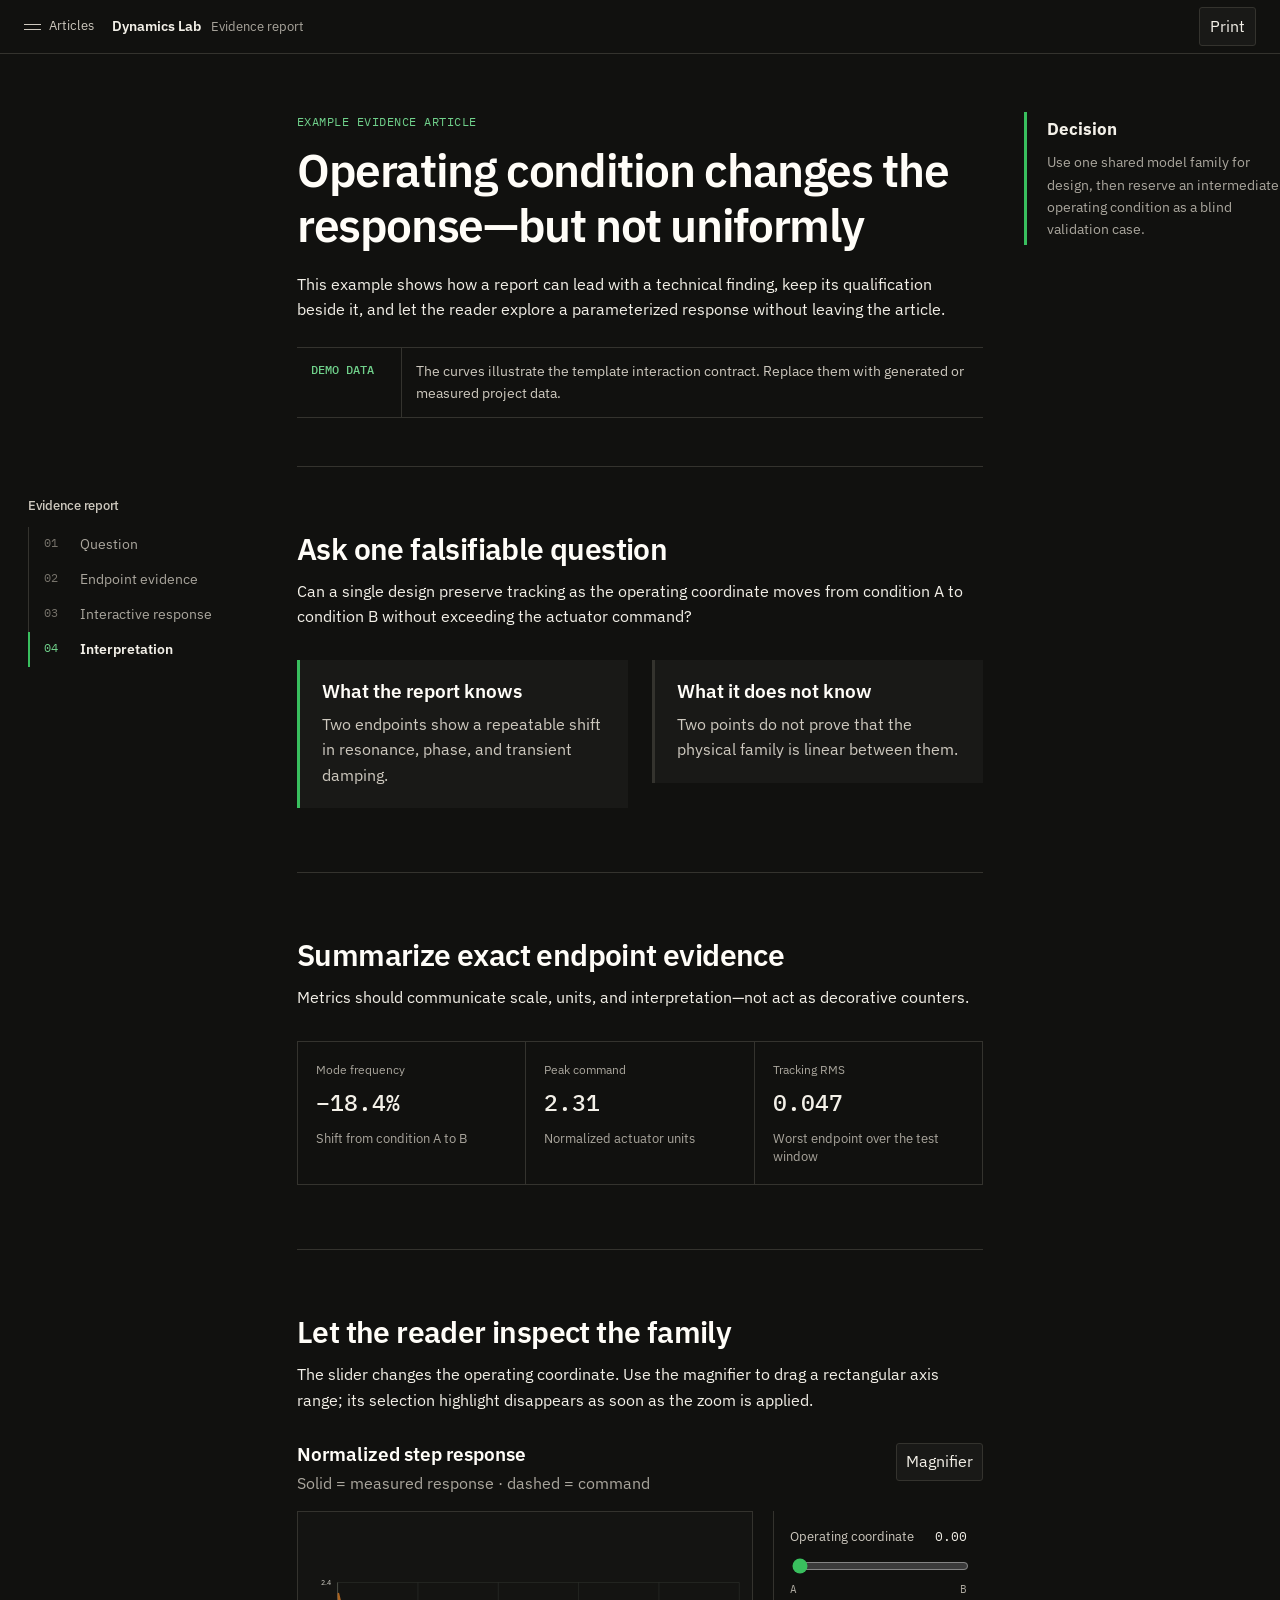
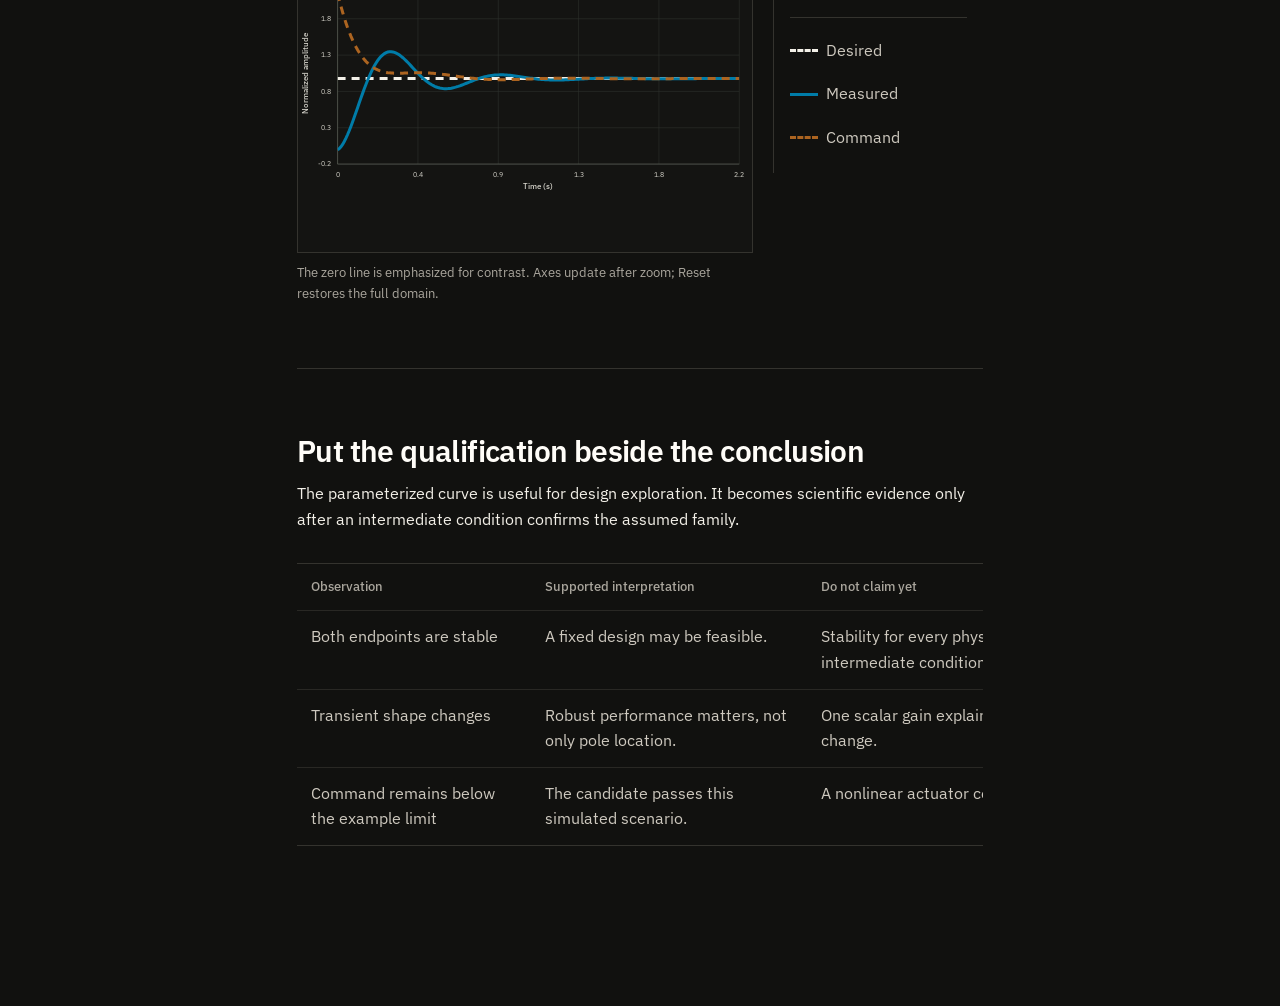
==== skills/build-technical-report/assets/report-template/index.html @ 969e11cc "Create agent-first technical report skill" ====
<!doctype html>
<html lang="en">
<head>
  <meta charset="utf-8">
  <meta name="viewport" content="width=device-width, initial-scale=1">
  <meta name="description" content="Component-based interactive technical report template.">
  <title>Technical report</title>
  <link rel="preconnect" href="https://fonts.googleapis.com">
  <link rel="preconnect" href="https://fonts.gstatic.com" crossorigin>
  <link href="https://fonts.googleapis.com/css2?family=IBM+Plex+Mono:wght@400;500&amp;family=IBM+Plex+Sans:wght@400;500;600&amp;display=swap" rel="stylesheet">
  <link rel="stylesheet" href="styles/base.css">
  <link rel="stylesheet" href="styles/content.css">
  <link rel="stylesheet" href="styles/plots.css">
  <link rel="stylesheet" href="styles/responsive.css">
</head>
<body data-report-config="data/report-config.json">
  <header class="topbar">
    <button class="article-panel-toggle" type="button" id="articlePanelToggle" aria-controls="articlePanel" aria-expanded="false">
      <span class="menu-mark" aria-hidden="true"></span><span>Articles</span>
    </button>
    <div class="brand"><strong id="reportBrand">Technical Report</strong><span id="articleLabel">Loading</span></div>
    <button class="topbar-action" type="button" id="printReport">Print</button>
    <div class="reading-progress" id="readingProgress" role="progressbar" aria-label="Reading progress" aria-valuemin="0" aria-valuemax="100" aria-valuenow="0"></div>
  </header>

  <aside class="article-panel" id="articlePanel" aria-label="Report articles" aria-hidden="true">
    <div class="article-panel-head">
      <strong id="drawerTitle">Report articles</strong>
      <button class="article-panel-close" type="button" id="articlePanelClose" aria-label="Close article panel">×</button>
    </div>
    <div class="article-list" id="articleList"></div>
  </aside>

  <button class="article-panel-backdrop" type="button" id="articlePanelBackdrop" aria-label="Close article panel"></button>
  <div id="articleMount"><p class="sr-only" role="status">Loading report articles.</p></div>
  <noscript><main class="load-error"><h1>JavaScript is required</h1><p>This report loads article components in the browser.</p></main></noscript>

  <script type="module" src="scripts/main.js"></script>
</body>
</html>
---- skills/build-technical-report/assets/report-template/styles/base.css ----
:root {
  color-scheme: dark;
  --background: #11110f;
  --foreground: #f3f0e8;
  --surface: #191917;
  --surface-strong: #20201d;
  --muted: #aaa69d;
  --muted-strong: #cec9bf;
  --border: #34332e;
  --border-soft: #292824;
  --accent: #39bf5e;
  --accent-strong: color-mix(in srgb, var(--accent) 72%, white);
  --danger: #e07969;
  --warning: #d8b24c;
  --radius: 3px;
  --font-sans: "IBM Plex Sans", ui-sans-serif, sans-serif;
  --font-mono: "IBM Plex Mono", ui-monospace, monospace;
  --font-size-body: 16px;
  --font-size-h1: clamp(36px, 4vw, 46px);
  --font-size-h2: clamp(25px, 2.4vw, 30px);
  --font-size-h3: 19px;
  --line-height-body: 1.6;
}

* { box-sizing: border-box; }
html { scroll-behavior: smooth; }
body {
  margin: 0;
  background: var(--background);
  color: var(--foreground);
  font-family: var(--font-sans);
  font-size: var(--font-size-body);
  line-height: var(--line-height-body);
  text-rendering: optimizeLegibility;
}

a { color: inherit; text-decoration-color: #706e66; text-underline-offset: 3px; }
a:hover { color: #fff; text-decoration-color: var(--accent); }
button, input { font: inherit; }
code, pre, .mono { font-family: var(--font-mono); }

.topbar {
  position: sticky;
  top: 0;
  z-index: 20;
  display: flex;
  align-items: center;
  min-height: 54px;
  padding: 0 24px;
  border-bottom: 1px solid var(--border);
  background: var(--background);
}

.article-panel-toggle,
.article-panel-close {
  display: inline-flex;
  align-items: center;
  gap: 8px;
  border: 0;
  background: transparent;
  color: var(--muted-strong);
  cursor: pointer;
}

.article-panel-toggle { min-height: 36px; margin-right: 18px; padding: 6px 0; font-size: 13px; }
.article-panel-toggle:hover,
.article-panel-close:hover { color: var(--foreground); }
.menu-mark { display: grid; gap: 4px; width: 17px; }
.menu-mark::before,
.menu-mark::after { content: ""; display: block; height: 1px; background: currentColor; }

.brand { display: flex; align-items: baseline; gap: 10px; }
.brand strong { font-size: 14px; font-weight: 600; }
.brand span { color: var(--muted); font-size: 13px; }
.topbar-action {
  margin-left: auto;
  padding: 6px 10px;
  border: 1px solid var(--border);
  border-radius: var(--radius);
  background: var(--surface);
  color: var(--foreground);
  cursor: pointer;
}
.topbar-action:hover { border-color: var(--accent); }

.reading-progress { position: absolute; left: 0; bottom: -1px; width: 0; height: 2px; background: var(--accent); }
.article-panel {
  position: fixed;
  z-index: 40;
  top: 54px;
  bottom: 0;
  left: 0;
  width: min(390px, calc(100vw - 34px));
  padding: 26px 24px;
  border-right: 1px solid var(--border);
  background: #151513;
  transform: translateX(-101%);
  visibility: hidden;
  transition: transform 180ms ease, visibility 180ms step-end;
}
.article-panel.is-open { transform: translateX(0); visibility: visible; transition: transform 180ms ease, visibility 0s step-start; }
.article-panel-head { display: flex; align-items: center; justify-content: space-between; padding-bottom: 18px; border-bottom: 1px solid var(--border); }
.article-panel-head strong { font-size: 14px; }
.article-panel-close { padding: 4px; font-size: 20px; line-height: 1; }
.article-list { margin-top: 10px; }
.article-option {
  display: grid;
  grid-template-columns: 34px 1fr;
  gap: 10px;
  width: 100%;
  padding: 15px 8px;
  border: 0;
  border-bottom: 1px solid var(--border-soft);
  background: transparent;
  color: var(--muted);
  text-align: left;
  cursor: pointer;
}
.article-option:hover { color: var(--foreground); background: var(--surface); }
.article-option.is-active { color: var(--foreground); }
.article-option.is-active .article-number { color: var(--accent-strong); }
.article-number { padding-top: 2px; color: #77736b; font-family: var(--font-mono); font-size: 12px; }
.article-option strong { display: block; margin-bottom: 3px; font-size: 14px; }
.article-summary { display: block; color: var(--muted); font-size: 12px; line-height: 1.45; }
.article-panel-backdrop {
  position: fixed;
  z-index: 35;
  inset: 54px 0 0;
  border: 0;
  background: rgb(0 0 0 / 56%);
  opacity: 0;
  visibility: hidden;
  cursor: default;
  transition: opacity 180ms ease, visibility 180ms step-end;
}
.article-panel-backdrop.is-open { opacity: 1; visibility: visible; transition: opacity 180ms ease, visibility 0s step-start; }
body.has-open-panel { overflow: hidden; }
.report-article[hidden] { display: none; }
.load-error { max-width: 720px; margin: 96px auto; padding: 0 28px; }

.report-intro { width: 100%; padding: 58px 0 0; }
.intro { display: grid; grid-template-columns: 20% 60% 20%; align-items: start; padding-bottom: 48px; }
.intro-copy { grid-column: 2; min-width: 0; padding: 0 clamp(28px, 3.2vw, 56px); }
.intro-aside { grid-column: 3; min-width: 0; padding: 4px 28px 0 20px; }
.report-layout { display: grid; grid-template-columns: 20% 60% 20%; min-height: 100vh; }
.toc-rail {
  position: sticky;
  top: 78px;
  grid-column: 1;
  align-self: start;
  justify-self: end;
  width: min(100%, 280px);
  min-width: 0;
  padding: 32px 28px 0;
}
.rail-title { margin: 0 0 14px; color: var(--muted-strong); font-size: 13px; font-weight: 500; }
.toc-nav .nav { border-left: 1px solid var(--border); }
.nav a {
  display: grid;
  grid-template-columns: 30px minmax(0, 1fr);
  gap: 6px;
  margin-left: -1px;
  padding: 8px 10px 8px 14px;
  border-left: 2px solid transparent;
  color: var(--muted);
  font-size: 14px;
  line-height: 1.35;
  text-decoration: none;
}
.nav a:hover,
.nav a.is-active { color: var(--foreground); border-left-color: var(--accent); }
.nav a.is-active { font-weight: 600; }
.nav-index { color: #77736b; font-family: var(--font-mono); font-size: 12px; font-weight: 400; }
.nav a.is-active .nav-index { color: var(--accent-strong); }
main { grid-column: 2; width: 100%; min-width: 0; padding: 0 clamp(28px, 3.2vw, 56px) 96px; }

h1, h2, h3 { margin: 0; color: #fffdf8; line-height: 1.2; }
h1 { font-size: var(--font-size-h1); font-weight: 600; letter-spacing: -0.03em; }
h2 { font-size: var(--font-size-h2); font-weight: 600; letter-spacing: -0.02em; }
h3 { font-size: var(--font-size-h3); font-weight: 600; }
.intro-copy > p,
.section-heading p,
section > p,
.note p { color: var(--foreground); font-size: var(--font-size-body); line-height: var(--line-height-body); }
.intro-copy > p { max-width: 780px; margin: 18px 0 0; }
.verdict { border-left: 3px solid var(--accent); padding: 4px 0 4px 20px; }
.verdict strong { display: block; margin-bottom: 8px; font-size: 17px; }
.verdict p { margin: 0; color: var(--muted); font-size: 14px; }
section { padding: 64px 0; border-top: 1px solid var(--border); scroll-margin-top: 78px; }
.section-heading { margin-bottom: 30px; }
.section-heading p { max-width: 780px; margin: 12px 0 0; }
.reveal { opacity: 0; transform: translateY(5px); transition: opacity 180ms ease, transform 180ms ease; }
.reveal.is-visible { opacity: 1; transform: none; }
.sr-only { position: absolute; width: 1px; height: 1px; padding: 0; margin: -1px; overflow: hidden; clip: rect(0, 0, 0, 0); white-space: nowrap; border: 0; }
---- skills/build-technical-report/assets/report-template/styles/content.css ----
.context-line { display: block; margin-bottom: 12px; color: var(--accent-strong); font-family: var(--font-mono); font-size: 12px; letter-spacing: 0.04em; text-transform: uppercase; }
.status-line { display: grid; grid-template-columns: 104px 1fr; margin: 24px 0 0; border-top: 1px solid var(--border); border-bottom: 1px solid var(--border); }
.status-line strong,
.status-line span { padding: 12px 14px; }
.status-line strong { color: var(--accent-strong); font-family: var(--font-mono); font-size: 12px; font-weight: 500; }
.status-line span { border-left: 1px solid var(--border); color: var(--muted-strong); font-size: 14px; }

.split { display: grid; grid-template-columns: repeat(2, minmax(0, 1fr)); gap: 24px; align-items: start; }
.note { padding: 20px 22px; border-left: 3px solid var(--border); background: var(--surface); }
.note.is-accent { border-left-color: var(--accent); }
.note.is-warning { border-left-color: var(--warning); }
.note h3 { margin-bottom: 9px; }
.note p { margin: 0; color: var(--muted-strong); }
.note p + p { margin-top: 10px; }

.metric-grid { display: grid; grid-template-columns: repeat(3, minmax(0, 1fr)); margin-top: 28px; border-top: 1px solid var(--border); border-left: 1px solid var(--border); }
.metric { min-height: 130px; padding: 18px; border-right: 1px solid var(--border); border-bottom: 1px solid var(--border); }
.metric > span:first-child { display: block; color: var(--muted); font-size: 12px; }
.metric strong { display: block; margin-top: 5px; color: var(--foreground); font-family: var(--font-mono); font-size: 23px; font-weight: 500; }
.metric-detail { display: block; margin-top: 9px; color: var(--muted); font-size: 13px; line-height: 1.4; }

.table-shell { overflow-x: auto; border-top: 1px solid var(--border); border-bottom: 1px solid var(--border); }
table { width: 100%; border-collapse: collapse; }
th, td { padding: 13px 14px; border-bottom: 1px solid var(--border-soft); text-align: left; vertical-align: top; }
th { color: var(--muted); font-size: 13px; font-weight: 500; }
td { color: var(--muted-strong); }
tbody tr:last-child td { border-bottom: 0; }
td strong { color: var(--foreground); font-weight: 500; }
.number { text-align: right; font-family: var(--font-mono); font-size: 13px; font-variant-numeric: tabular-nums; }
.wide-table { min-width: 780px; }
.state-good { color: var(--accent-strong); }
.state-watch { color: var(--warning); }
.state-stop { color: var(--danger); }

.math-block { overflow-x: auto; margin: 24px 0; padding: 18px 20px; border-top: 1px solid var(--border); border-bottom: 1px solid var(--border); background: #131311; color: var(--foreground); text-align: center; }
.math-block.is-key { border-top-color: var(--accent); border-bottom-color: var(--accent); }
.math-block math { min-width: max-content; font-family: "Cambria Math", "STIX Two Math", serif; font-size: 17px; }
.inline-math { color: inherit; font-size: 1em; vertical-align: baseline; }
.equation-caption { margin: -12px 0 26px; color: var(--muted); font-size: 13px; text-align: center; }

.system-strip { display: grid; grid-template-columns: repeat(5, minmax(125px, 1fr)); align-items: stretch; overflow-x: auto; margin: 25px 0; }
.system-node { position: relative; min-width: 125px; padding: 14px 26px 14px 14px; border-top: 1px solid var(--border); border-bottom: 1px solid var(--border); border-left: 1px solid var(--border); }
.system-node:last-child { border-right: 1px solid var(--border); }
.system-node:not(:last-child)::after { content: "→"; position: absolute; top: 14px; right: 8px; color: var(--accent); }
.system-node strong { display: block; font-size: 14px; font-weight: 500; }
.system-node span { display: block; margin-top: 4px; color: var(--muted); font-size: 12px; line-height: 1.4; }

.idea-rank { display: grid; grid-template-columns: 58px 1fr; border-top: 1px solid var(--border); }
.idea-rank:last-child { border-bottom: 1px solid var(--border); }
.idea-rank > span { padding: 18px 12px; color: var(--accent-strong); font-family: var(--font-mono); font-size: 13px; }
.idea-rank > div { padding: 16px 18px; border-left: 1px solid var(--border); }
.idea-rank h3 { font-size: 16px; }
.idea-rank p { margin: 6px 0 0; color: var(--muted); font-size: 14px; }
.step-list { counter-reset: step; margin: 0; padding: 0; list-style: none; border-top: 1px solid var(--border); }
.step-list li { counter-increment: step; display: grid; grid-template-columns: 42px 1fr; padding: 15px 0; border-bottom: 1px solid var(--border); color: var(--muted-strong); }
.step-list li::before { content: counter(step, decimal-leading-zero); color: var(--accent-strong); font-family: var(--font-mono); font-size: 12px; }
---- skills/build-technical-report/assets/report-template/styles/plots.css ----
.plot-block { margin-top: 28px; }
.plot-header { display: flex; align-items: flex-start; justify-content: space-between; gap: 20px; margin-bottom: 14px; }
.plot-header p { max-width: 700px; margin: 5px 0 0; color: var(--muted); }
.plot-toolbar { display: flex; gap: 6px; }
.plot-action { min-height: 31px; padding: 5px 9px; border: 1px solid var(--border); border-radius: var(--radius); background: var(--surface); color: var(--foreground); cursor: pointer; }
.plot-action:hover,
.plot-action[aria-pressed="true"] { border-color: var(--accent); color: var(--accent-strong); }
.plot-action:focus-visible,
.legend-item:focus-visible,
.condition-slider:focus-visible { outline: 2px solid var(--accent); outline-offset: 2px; }
.plot-workbench { display: grid; grid-template-columns: minmax(0, 1fr) 210px; gap: 20px; align-items: start; }
.plot-main { min-width: 0; }
.plot-shell { position: relative; overflow: hidden; border: 1px solid var(--border); background: #141412; }
.plot-shell svg { display: block; width: 100%; min-height: 340px; user-select: none; touch-action: none; }
.plot-shell.is-zooming svg { cursor: crosshair; }
.plot-controls { position: sticky; top: 78px; padding: 16px; border-left: 1px solid var(--border); }
.control-label { display: flex; align-items: baseline; justify-content: space-between; gap: 10px; margin-bottom: 8px; color: var(--muted-strong); font-size: 13px; }
.control-value { color: var(--foreground); font-family: var(--font-mono); }
.condition-slider { width: 100%; accent-color: var(--accent); }
.slider-range { display: flex; justify-content: space-between; color: var(--muted); font-family: var(--font-mono); font-size: 11px; }
.plot-legend { display: grid; gap: 6px; margin-top: 18px; padding-top: 14px; border-top: 1px solid var(--border); }
.legend-item { display: grid; grid-template-columns: 28px 1fr; gap: 8px; align-items: center; padding: 6px 0; border: 0; background: transparent; color: var(--muted-strong); text-align: left; cursor: pointer; }
.legend-item[aria-pressed="false"] { opacity: 0.42; }
.legend-line { height: 0; border-top: 3px solid currentColor; }
.legend-line.is-dashed { border-top-style: dashed; }
.plot-note { margin: 10px 0 0; color: var(--muted); font-size: 13px; }
.plot-grid-line { stroke: #30322d; stroke-width: 1; }
.plot-zero-line { stroke: #777a70; stroke-width: 1.25; }
.plot-axis-line { stroke: #686b63; stroke-width: 1; }
.plot-tick-label,
.plot-axis-label { fill: #d6d4cb; font-family: var(--font-sans); }
.plot-tick-label { font-size: 12px; }
.plot-axis-label { font-size: 13px; font-weight: 500; }
.plot-series { fill: none; stroke-width: 3; vector-effect: non-scaling-stroke; }
.zoom-selection { fill: color-mix(in srgb, var(--accent) 16%, transparent); stroke: var(--accent); stroke-width: 1.25; stroke-dasharray: 4 3; pointer-events: none; }
.zoom-selection[hidden] { display: none; }
.plot-hit-area { fill: transparent; }
---- skills/build-technical-report/assets/report-template/styles/responsive.css ----
@media (max-width: 1180px) {
  .intro { grid-template-columns: 220px minmax(0, 1fr); }
  .intro-copy { grid-column: 2; padding-right: 44px; padding-left: 44px; }
  .intro-aside { grid-column: 2; padding: 28px 44px 0; }
  .report-layout { grid-template-columns: 220px minmax(0, 1fr); }
  .toc-rail { width: 100%; padding: 32px 20px 0; }
  main { grid-column: 2; padding-right: 44px; padding-left: 44px; }
}

@media (max-width: 900px) {
  .intro { grid-template-columns: 200px minmax(0, 1fr); }
  .intro-copy { padding-right: 32px; padding-left: 32px; }
  .intro-aside { padding: 24px 32px 0; }
  .report-layout { grid-template-columns: 200px minmax(0, 1fr); }
  .toc-rail { padding: 32px 18px 0; }
  main { padding: 0 32px 80px; }
  .split { grid-template-columns: 1fr; }
  .plot-workbench { grid-template-columns: 1fr; }
  .plot-controls { position: static; padding: 16px 0 0; border-top: 1px solid var(--border); border-left: 0; }
}

@media (max-width: 720px) {
  .topbar { position: static; padding: 0 16px; }
  .article-panel { top: 54px; }
  .article-panel-backdrop { top: 54px; }
  .article-panel-toggle { margin-right: 12px; }
  .brand span { display: none; }
  .report-intro { padding-top: 34px; }
  .intro { display: block; }
  .intro-copy { padding: 0 24px; }
  .intro-aside { padding: 24px 24px 0; }
  .report-layout { display: block; }
  .toc-rail { position: static; justify-self: auto; width: 100%; padding: 28px 24px 0; }
  .nav a { min-height: 40px; align-items: center; }
  main { width: 100%; padding: 0 24px 72px; }
  h1 { font-size: 34px; }
  section { padding: 48px 0; }
  .metric-grid { grid-template-columns: 1fr; }
  .plot-header { display: block; }
  .plot-toolbar { margin-top: 12px; }
  .plot-shell svg { min-height: 300px; }
  .status-line { grid-template-columns: 1fr; }
  .status-line span { border-top: 1px solid var(--border); border-left: 0; }
}

@media print {
  :root { color-scheme: light; --background: #fff; --foreground: #171714; --surface: #fff; --surface-strong: #f6f4ef; --muted: #5e5b54; --muted-strong: #33312d; --border: #cbc7bd; --border-soft: #dedad1; }
  body { background: #fff; color: #171714; }
  .report-intro { padding-top: 30px; }
  .intro, .report-layout { display: block; }
  .intro-copy, .intro-aside { padding: 0 30px 24px; }
  .topbar, .toc-rail, .article-panel, .article-panel-backdrop, .plot-toolbar, .plot-controls { display: none; }
  main { width: 100%; padding: 30px; }
  section, .plot-block, .math-block, .table-shell { break-inside: avoid; }
  .note, .math-block, .plot-shell { background: #fff; }
  .reveal { opacity: 1; transform: none; }
}

@media (prefers-reduced-motion: reduce) {
  html { scroll-behavior: auto; }
  *, *::before, *::after { animation-duration: 0.01ms !important; transition-duration: 0.01ms !important; }
  .reveal { opacity: 1; transform: none; }
}
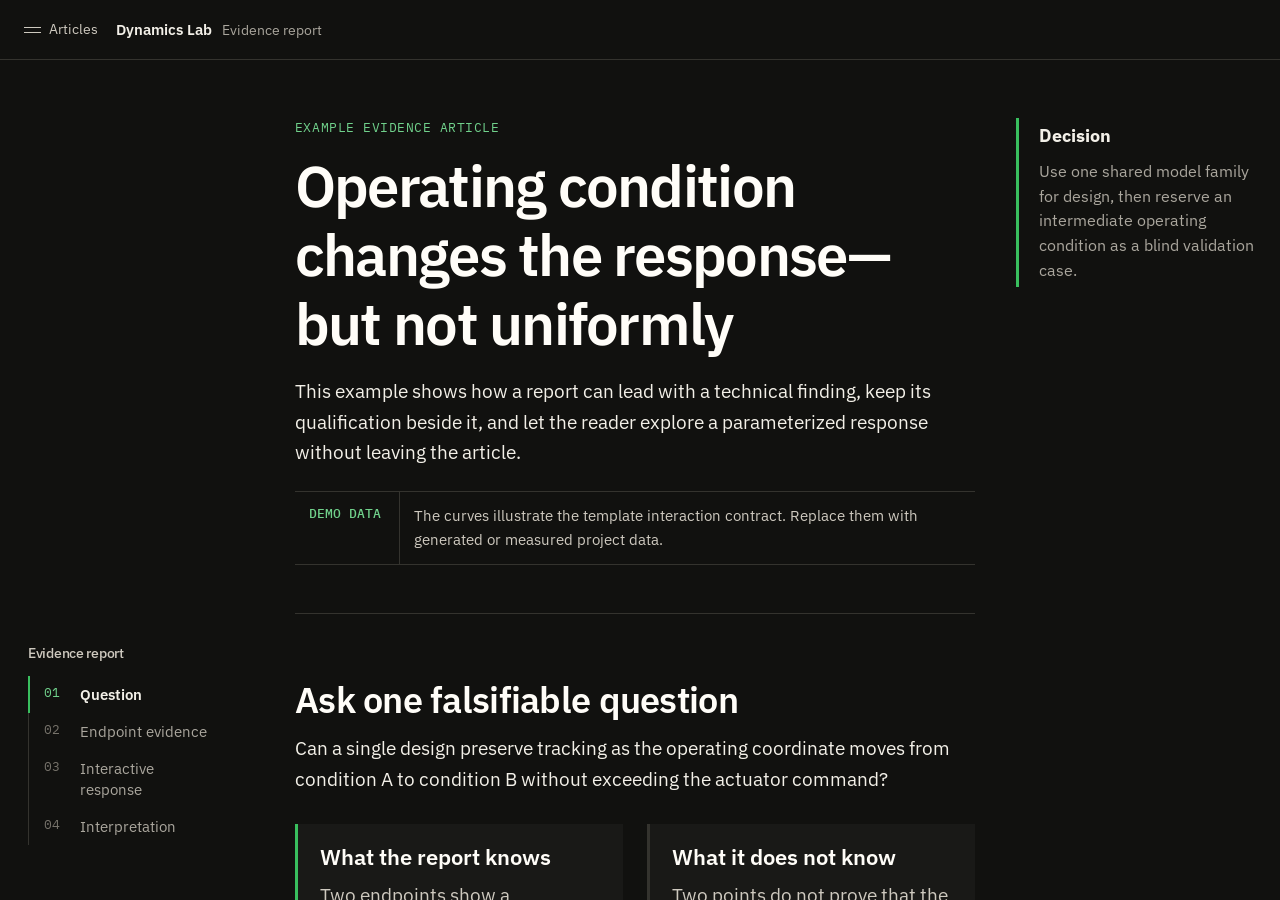
==== commit ee7d1597: "Improve report readability and viewport scrolling" ====
--- a/skills/build-technical-report/assets/report-template/index.html
+++ b/skills/build-technical-report/assets/report-template/index.html
@@ -19,7 +19,6 @@
       <span class="menu-mark" aria-hidden="true"></span><span>Articles</span>
     </button>
     <div class="brand"><strong id="reportBrand">Technical Report</strong><span id="articleLabel">Loading</span></div>
-    <button class="topbar-action" type="button" id="printReport">Print</button>
     <div class="reading-progress" id="readingProgress" role="progressbar" aria-label="Reading progress" aria-valuemin="0" aria-valuemax="100" aria-valuenow="0"></div>
   </header>
 
@@ -32,8 +31,10 @@
   </aside>
 
   <button class="article-panel-backdrop" type="button" id="articlePanelBackdrop" aria-label="Close article panel"></button>
-  <div id="articleMount"><p class="sr-only" role="status">Loading report articles.</p></div>
-  <noscript><main class="load-error"><h1>JavaScript is required</h1><p>This report loads article components in the browser.</p></main></noscript>
+  <div class="report-viewport" id="reportViewport">
+    <div id="articleMount"><p class="sr-only" role="status">Loading report articles.</p></div>
+    <noscript><main class="load-error"><h1>JavaScript is required</h1><p>This report loads article components in the browser.</p></main></noscript>
+  </div>
 
   <script type="module" src="scripts/main.js"></script>
 </body>
--- a/skills/build-technical-report/assets/report-template/styles/base.css
+++ b/skills/build-technical-report/assets/report-template/styles/base.css
@@ -2,6 +2,7 @@
   color-scheme: dark;
   --background: #11110f;
   --foreground: #f3f0e8;
+  --heading: #fffdf8;
   --surface: #191917;
   --surface-strong: #20201d;
   --muted: #aaa69d;
@@ -13,19 +14,24 @@
   --danger: #e07969;
   --warning: #d8b24c;
   --radius: 3px;
+  --topbar-height: 60px;
   --font-sans: "IBM Plex Sans", ui-sans-serif, sans-serif;
   --font-mono: "IBM Plex Mono", ui-monospace, monospace;
-  --font-size-body: 16px;
-  --font-size-h1: clamp(36px, 4vw, 46px);
-  --font-size-h2: clamp(25px, 2.4vw, 30px);
-  --font-size-h3: 19px;
+  --font-size-body: clamp(1.0625rem, 1rem + 0.25vw, 1.1875rem);
+  --font-size-h1: clamp(2.5rem, 2rem + 2vw, 3.75rem);
+  --font-size-h2: clamp(1.75rem, 1.5rem + 1vw, 2.25rem);
+  --font-size-h3: 1.375rem;
   --line-height-body: 1.6;
 }
 
 * { box-sizing: border-box; }
-html { scroll-behavior: smooth; }
+html { scroll-behavior: auto; }
 body {
   margin: 0;
+  display: flex;
+  flex-direction: column;
+  height: 100vh;
+  overflow: hidden;
   background: var(--background);
   color: var(--foreground);
   font-family: var(--font-sans);
@@ -33,6 +39,29 @@
   line-height: var(--line-height-body);
   text-rendering: optimizeLegibility;
 }
+@supports (height: 100dvh) { body { height: 100dvh; } }
+
+.report-viewport {
+  flex: 1 1 auto;
+  min-height: 0;
+  overflow-x: hidden;
+  overflow-y: auto;
+  overscroll-behavior: contain;
+  scrollbar-gutter: stable;
+  scrollbar-width: thin;
+  scrollbar-color: color-mix(in srgb, var(--accent) 42%, transparent) transparent;
+  scroll-behavior: smooth;
+}
+.report-viewport:hover { scrollbar-color: var(--accent) transparent; }
+.report-viewport::-webkit-scrollbar { width: 12px; }
+.report-viewport::-webkit-scrollbar-track { background: transparent; }
+.report-viewport::-webkit-scrollbar-thumb {
+  border: 3px solid transparent;
+  border-radius: 999px;
+  background: color-mix(in srgb, var(--accent) 42%, transparent);
+  background-clip: padding-box;
+}
+.report-viewport::-webkit-scrollbar-thumb:hover { background-color: var(--accent); }
 
 a { color: inherit; text-decoration-color: #706e66; text-underline-offset: 3px; }
 a:hover { color: #fff; text-decoration-color: var(--accent); }
@@ -40,12 +69,12 @@
 code, pre, .mono { font-family: var(--font-mono); }
 
 .topbar {
-  position: sticky;
-  top: 0;
+  position: relative;
+  flex: 0 0 var(--topbar-height);
   z-index: 20;
   display: flex;
   align-items: center;
-  min-height: 54px;
+  min-height: var(--topbar-height);
   padding: 0 24px;
   border-bottom: 1px solid var(--border);
   background: var(--background);
@@ -62,7 +91,7 @@
   cursor: pointer;
 }
 
-.article-panel-toggle { min-height: 36px; margin-right: 18px; padding: 6px 0; font-size: 13px; }
+.article-panel-toggle { min-height: 40px; margin-right: 18px; padding: 7px 0; font-size: 14px; }
 .article-panel-toggle:hover,
 .article-panel-close:hover { color: var(--foreground); }
 .menu-mark { display: grid; gap: 4px; width: 17px; }
@@ -70,24 +99,14 @@
 .menu-mark::after { content: ""; display: block; height: 1px; background: currentColor; }
 
 .brand { display: flex; align-items: baseline; gap: 10px; }
-.brand strong { font-size: 14px; font-weight: 600; }
-.brand span { color: var(--muted); font-size: 13px; }
-.topbar-action {
-  margin-left: auto;
-  padding: 6px 10px;
-  border: 1px solid var(--border);
-  border-radius: var(--radius);
-  background: var(--surface);
-  color: var(--foreground);
-  cursor: pointer;
-}
-.topbar-action:hover { border-color: var(--accent); }
+.brand strong { font-size: 15px; font-weight: 600; }
+.brand span { color: var(--muted); font-size: 14px; }
 
 .reading-progress { position: absolute; left: 0; bottom: -1px; width: 0; height: 2px; background: var(--accent); }
 .article-panel {
   position: fixed;
   z-index: 40;
-  top: 54px;
+  top: var(--topbar-height);
   bottom: 0;
   left: 0;
   width: min(390px, calc(100vw - 34px));
@@ -100,7 +119,7 @@
 }
 .article-panel.is-open { transform: translateX(0); visibility: visible; transition: transform 180ms ease, visibility 0s step-start; }
 .article-panel-head { display: flex; align-items: center; justify-content: space-between; padding-bottom: 18px; border-bottom: 1px solid var(--border); }
-.article-panel-head strong { font-size: 14px; }
+.article-panel-head strong { font-size: 15px; }
 .article-panel-close { padding: 4px; font-size: 20px; line-height: 1; }
 .article-list { margin-top: 10px; }
 .article-option {
@@ -119,13 +138,13 @@
 .article-option:hover { color: var(--foreground); background: var(--surface); }
 .article-option.is-active { color: var(--foreground); }
 .article-option.is-active .article-number { color: var(--accent-strong); }
-.article-number { padding-top: 2px; color: #77736b; font-family: var(--font-mono); font-size: 12px; }
-.article-option strong { display: block; margin-bottom: 3px; font-size: 14px; }
-.article-summary { display: block; color: var(--muted); font-size: 12px; line-height: 1.45; }
+.article-number { padding-top: 2px; color: #77736b; font-family: var(--font-mono); font-size: 13px; }
+.article-option strong { display: block; margin-bottom: 3px; font-size: 15px; }
+.article-summary { display: block; color: var(--muted); font-size: 14px; line-height: 1.5; }
 .article-panel-backdrop {
   position: fixed;
   z-index: 35;
-  inset: 54px 0 0;
+  inset: var(--topbar-height) 0 0;
   border: 0;
   background: rgb(0 0 0 / 56%);
   opacity: 0;
@@ -134,7 +153,7 @@
   transition: opacity 180ms ease, visibility 180ms step-end;
 }
 .article-panel-backdrop.is-open { opacity: 1; visibility: visible; transition: opacity 180ms ease, visibility 0s step-start; }
-body.has-open-panel { overflow: hidden; }
+body.has-open-panel .report-viewport { overflow: hidden; }
 .report-article[hidden] { display: none; }
 .load-error { max-width: 720px; margin: 96px auto; padding: 0 28px; }
 
@@ -142,10 +161,10 @@
 .intro { display: grid; grid-template-columns: 20% 60% 20%; align-items: start; padding-bottom: 48px; }
 .intro-copy { grid-column: 2; min-width: 0; padding: 0 clamp(28px, 3.2vw, 56px); }
 .intro-aside { grid-column: 3; min-width: 0; padding: 4px 28px 0 20px; }
-.report-layout { display: grid; grid-template-columns: 20% 60% 20%; min-height: 100vh; }
+.report-layout { display: grid; grid-template-columns: 20% 60% 20%; min-height: calc(100vh - var(--topbar-height)); }
 .toc-rail {
   position: sticky;
-  top: 78px;
+  top: 24px;
   grid-column: 1;
   align-self: start;
   justify-self: end;
@@ -153,7 +172,7 @@
   min-width: 0;
   padding: 32px 28px 0;
 }
-.rail-title { margin: 0 0 14px; color: var(--muted-strong); font-size: 13px; font-weight: 500; }
+.rail-title { margin: 0 0 14px; color: var(--muted-strong); font-size: 14px; font-weight: 500; }
 .toc-nav .nav { border-left: 1px solid var(--border); }
 .nav a {
   display: grid;
@@ -163,18 +182,18 @@
   padding: 8px 10px 8px 14px;
   border-left: 2px solid transparent;
   color: var(--muted);
-  font-size: 14px;
-  line-height: 1.35;
+  font-size: 15px;
+  line-height: 1.4;
   text-decoration: none;
 }
 .nav a:hover,
 .nav a.is-active { color: var(--foreground); border-left-color: var(--accent); }
 .nav a.is-active { font-weight: 600; }
-.nav-index { color: #77736b; font-family: var(--font-mono); font-size: 12px; font-weight: 400; }
+.nav-index { color: #77736b; font-family: var(--font-mono); font-size: 13px; font-weight: 400; }
 .nav a.is-active .nav-index { color: var(--accent-strong); }
 main { grid-column: 2; width: 100%; min-width: 0; padding: 0 clamp(28px, 3.2vw, 56px) 96px; }
 
-h1, h2, h3 { margin: 0; color: #fffdf8; line-height: 1.2; }
+h1, h2, h3 { margin: 0; color: var(--heading); line-height: 1.2; }
 h1 { font-size: var(--font-size-h1); font-weight: 600; letter-spacing: -0.03em; }
 h2 { font-size: var(--font-size-h2); font-weight: 600; letter-spacing: -0.02em; }
 h3 { font-size: var(--font-size-h3); font-weight: 600; }
@@ -182,13 +201,16 @@
 .section-heading p,
 section > p,
 .note p { color: var(--foreground); font-size: var(--font-size-body); line-height: var(--line-height-body); }
-.intro-copy > p { max-width: 780px; margin: 18px 0 0; }
+.intro-copy > p { margin: 18px 0 0; }
+.intro-copy > p,
+.section-heading p,
+section > p { max-width: 72ch; }
 .verdict { border-left: 3px solid var(--accent); padding: 4px 0 4px 20px; }
-.verdict strong { display: block; margin-bottom: 8px; font-size: 17px; }
-.verdict p { margin: 0; color: var(--muted); font-size: 14px; }
-section { padding: 64px 0; border-top: 1px solid var(--border); scroll-margin-top: 78px; }
+.verdict strong { display: block; margin-bottom: 8px; font-size: 18px; }
+.verdict p { margin: 0; color: var(--muted); font-size: 16px; line-height: 1.55; }
+section { padding: 64px 0; border-top: 1px solid var(--border); scroll-margin-top: 24px; }
 .section-heading { margin-bottom: 30px; }
-.section-heading p { max-width: 780px; margin: 12px 0 0; }
+.section-heading p { margin: 12px 0 0; }
 .reveal { opacity: 0; transform: translateY(5px); transition: opacity 180ms ease, transform 180ms ease; }
 .reveal.is-visible { opacity: 1; transform: none; }
 .sr-only { position: absolute; width: 1px; height: 1px; padding: 0; margin: -1px; overflow: hidden; clip: rect(0, 0, 0, 0); white-space: nowrap; border: 0; }
--- a/skills/build-technical-report/assets/report-template/styles/content.css
+++ b/skills/build-technical-report/assets/report-template/styles/content.css
@@ -1,9 +1,9 @@
-.context-line { display: block; margin-bottom: 12px; color: var(--accent-strong); font-family: var(--font-mono); font-size: 12px; letter-spacing: 0.04em; text-transform: uppercase; }
+.context-line { display: block; margin-bottom: 12px; color: var(--accent-strong); font-family: var(--font-mono); font-size: 13px; letter-spacing: 0.04em; text-transform: uppercase; }
 .status-line { display: grid; grid-template-columns: 104px 1fr; margin: 24px 0 0; border-top: 1px solid var(--border); border-bottom: 1px solid var(--border); }
 .status-line strong,
 .status-line span { padding: 12px 14px; }
-.status-line strong { color: var(--accent-strong); font-family: var(--font-mono); font-size: 12px; font-weight: 500; }
-.status-line span { border-left: 1px solid var(--border); color: var(--muted-strong); font-size: 14px; }
+.status-line strong { color: var(--accent-strong); font-family: var(--font-mono); font-size: 13px; font-weight: 500; }
+.status-line span { border-left: 1px solid var(--border); color: var(--muted-strong); font-size: 15px; }
 
 .split { display: grid; grid-template-columns: repeat(2, minmax(0, 1fr)); gap: 24px; align-items: start; }
 .note { padding: 20px 22px; border-left: 3px solid var(--border); background: var(--surface); }
@@ -15,18 +15,18 @@
 
 .metric-grid { display: grid; grid-template-columns: repeat(3, minmax(0, 1fr)); margin-top: 28px; border-top: 1px solid var(--border); border-left: 1px solid var(--border); }
 .metric { min-height: 130px; padding: 18px; border-right: 1px solid var(--border); border-bottom: 1px solid var(--border); }
-.metric > span:first-child { display: block; color: var(--muted); font-size: 12px; }
-.metric strong { display: block; margin-top: 5px; color: var(--foreground); font-family: var(--font-mono); font-size: 23px; font-weight: 500; }
-.metric-detail { display: block; margin-top: 9px; color: var(--muted); font-size: 13px; line-height: 1.4; }
+.metric > span:first-child { display: block; color: var(--muted); font-size: 14px; }
+.metric strong { display: block; margin-top: 5px; color: var(--foreground); font-family: var(--font-mono); font-size: 25px; font-weight: 500; }
+.metric-detail { display: block; margin-top: 9px; color: var(--muted); font-size: 14px; line-height: 1.45; }
 
 .table-shell { overflow-x: auto; border-top: 1px solid var(--border); border-bottom: 1px solid var(--border); }
 table { width: 100%; border-collapse: collapse; }
 th, td { padding: 13px 14px; border-bottom: 1px solid var(--border-soft); text-align: left; vertical-align: top; }
-th { color: var(--muted); font-size: 13px; font-weight: 500; }
+th { color: var(--muted); font-size: 14px; font-weight: 500; }
 td { color: var(--muted-strong); }
 tbody tr:last-child td { border-bottom: 0; }
 td strong { color: var(--foreground); font-weight: 500; }
-.number { text-align: right; font-family: var(--font-mono); font-size: 13px; font-variant-numeric: tabular-nums; }
+.number { text-align: right; font-family: var(--font-mono); font-size: 14px; font-variant-numeric: tabular-nums; }
 .wide-table { min-width: 780px; }
 .state-good { color: var(--accent-strong); }
 .state-watch { color: var(--warning); }
@@ -34,24 +34,24 @@
 
 .math-block { overflow-x: auto; margin: 24px 0; padding: 18px 20px; border-top: 1px solid var(--border); border-bottom: 1px solid var(--border); background: #131311; color: var(--foreground); text-align: center; }
 .math-block.is-key { border-top-color: var(--accent); border-bottom-color: var(--accent); }
-.math-block math { min-width: max-content; font-family: "Cambria Math", "STIX Two Math", serif; font-size: 17px; }
+.math-block math { min-width: max-content; font-family: "Cambria Math", "STIX Two Math", serif; font-size: 19px; }
 .inline-math { color: inherit; font-size: 1em; vertical-align: baseline; }
-.equation-caption { margin: -12px 0 26px; color: var(--muted); font-size: 13px; text-align: center; }
+.equation-caption { margin: -12px 0 26px; color: var(--muted); font-size: 14px; text-align: center; }
 
 .system-strip { display: grid; grid-template-columns: repeat(5, minmax(125px, 1fr)); align-items: stretch; overflow-x: auto; margin: 25px 0; }
 .system-node { position: relative; min-width: 125px; padding: 14px 26px 14px 14px; border-top: 1px solid var(--border); border-bottom: 1px solid var(--border); border-left: 1px solid var(--border); }
 .system-node:last-child { border-right: 1px solid var(--border); }
 .system-node:not(:last-child)::after { content: "→"; position: absolute; top: 14px; right: 8px; color: var(--accent); }
-.system-node strong { display: block; font-size: 14px; font-weight: 500; }
-.system-node span { display: block; margin-top: 4px; color: var(--muted); font-size: 12px; line-height: 1.4; }
+.system-node strong { display: block; font-size: 15px; font-weight: 500; }
+.system-node span { display: block; margin-top: 4px; color: var(--muted); font-size: 13px; line-height: 1.45; }
 
 .idea-rank { display: grid; grid-template-columns: 58px 1fr; border-top: 1px solid var(--border); }
 .idea-rank:last-child { border-bottom: 1px solid var(--border); }
-.idea-rank > span { padding: 18px 12px; color: var(--accent-strong); font-family: var(--font-mono); font-size: 13px; }
+.idea-rank > span { padding: 18px 12px; color: var(--accent-strong); font-family: var(--font-mono); font-size: 14px; }
 .idea-rank > div { padding: 16px 18px; border-left: 1px solid var(--border); }
-.idea-rank h3 { font-size: 16px; }
-.idea-rank p { margin: 6px 0 0; color: var(--muted); font-size: 14px; }
+.idea-rank h3 { font-size: 18px; }
+.idea-rank p { margin: 6px 0 0; color: var(--muted); font-size: 15px; }
 .step-list { counter-reset: step; margin: 0; padding: 0; list-style: none; border-top: 1px solid var(--border); }
 .step-list li { counter-increment: step; display: grid; grid-template-columns: 42px 1fr; padding: 15px 0; border-bottom: 1px solid var(--border); color: var(--muted-strong); }
-.step-list li::before { content: counter(step, decimal-leading-zero); color: var(--accent-strong); font-family: var(--font-mono); font-size: 12px; }
+.step-list li::before { content: counter(step, decimal-leading-zero); color: var(--accent-strong); font-family: var(--font-mono); font-size: 13px; }
 
--- a/skills/build-technical-report/assets/report-template/styles/plots.css
+++ b/skills/build-technical-report/assets/report-template/styles/plots.css
@@ -13,24 +13,24 @@
 .plot-shell { position: relative; overflow: hidden; border: 1px solid var(--border); background: #141412; }
 .plot-shell svg { display: block; width: 100%; min-height: 340px; user-select: none; touch-action: none; }
 .plot-shell.is-zooming svg { cursor: crosshair; }
-.plot-controls { position: sticky; top: 78px; padding: 16px; border-left: 1px solid var(--border); }
-.control-label { display: flex; align-items: baseline; justify-content: space-between; gap: 10px; margin-bottom: 8px; color: var(--muted-strong); font-size: 13px; }
+.plot-controls { position: sticky; top: 24px; padding: 16px; border-left: 1px solid var(--border); }
+.control-label { display: flex; align-items: baseline; justify-content: space-between; gap: 10px; margin-bottom: 8px; color: var(--muted-strong); font-size: 14px; }
 .control-value { color: var(--foreground); font-family: var(--font-mono); }
 .condition-slider { width: 100%; accent-color: var(--accent); }
-.slider-range { display: flex; justify-content: space-between; color: var(--muted); font-family: var(--font-mono); font-size: 11px; }
+.slider-range { display: flex; justify-content: space-between; color: var(--muted); font-family: var(--font-mono); font-size: 13px; }
 .plot-legend { display: grid; gap: 6px; margin-top: 18px; padding-top: 14px; border-top: 1px solid var(--border); }
 .legend-item { display: grid; grid-template-columns: 28px 1fr; gap: 8px; align-items: center; padding: 6px 0; border: 0; background: transparent; color: var(--muted-strong); text-align: left; cursor: pointer; }
 .legend-item[aria-pressed="false"] { opacity: 0.42; }
 .legend-line { height: 0; border-top: 3px solid currentColor; }
 .legend-line.is-dashed { border-top-style: dashed; }
-.plot-note { margin: 10px 0 0; color: var(--muted); font-size: 13px; }
+.plot-note { margin: 10px 0 0; color: var(--muted); font-size: 14px; }
 .plot-grid-line { stroke: #30322d; stroke-width: 1; }
 .plot-zero-line { stroke: #777a70; stroke-width: 1.25; }
 .plot-axis-line { stroke: #686b63; stroke-width: 1; }
 .plot-tick-label,
 .plot-axis-label { fill: #d6d4cb; font-family: var(--font-sans); }
-.plot-tick-label { font-size: 12px; }
-.plot-axis-label { font-size: 13px; font-weight: 500; }
+.plot-tick-label { font-size: 13px; }
+.plot-axis-label { font-size: 14px; font-weight: 500; }
 .plot-series { fill: none; stroke-width: 3; vector-effect: non-scaling-stroke; }
 .zoom-selection { fill: color-mix(in srgb, var(--accent) 16%, transparent); stroke: var(--accent); stroke-width: 1.25; stroke-dasharray: 4 3; pointer-events: none; }
 .zoom-selection[hidden] { display: none; }
--- a/skills/build-technical-report/assets/report-template/styles/responsive.css
+++ b/skills/build-technical-report/assets/report-template/styles/responsive.css
@@ -20,9 +20,9 @@
 }
 
 @media (max-width: 720px) {
-  .topbar { position: static; padding: 0 16px; }
-  .article-panel { top: 54px; }
-  .article-panel-backdrop { top: 54px; }
+  .topbar { padding: 0 16px; }
+  .article-panel { top: var(--topbar-height); }
+  .article-panel-backdrop { top: var(--topbar-height); }
   .article-panel-toggle { margin-right: 12px; }
   .brand span { display: none; }
   .report-intro { padding-top: 34px; }
@@ -33,7 +33,7 @@
   .toc-rail { position: static; justify-self: auto; width: 100%; padding: 28px 24px 0; }
   .nav a { min-height: 40px; align-items: center; }
   main { width: 100%; padding: 0 24px 72px; }
-  h1 { font-size: 34px; }
+  h1 { font-size: 36px; }
   section { padding: 48px 0; }
   .metric-grid { grid-template-columns: 1fr; }
   .plot-header { display: block; }
@@ -44,14 +44,20 @@
 }
 
 @media print {
-  :root { color-scheme: light; --background: #fff; --foreground: #171714; --surface: #fff; --surface-strong: #f6f4ef; --muted: #5e5b54; --muted-strong: #33312d; --border: #cbc7bd; --border-soft: #dedad1; }
-  body { background: #fff; color: #171714; }
+  :root { color-scheme: light; --background: #fff; --foreground: #171714; --heading: #171714; --surface: #fff; --surface-strong: #f6f4ef; --muted: #5e5b54; --muted-strong: #33312d; --border: #cbc7bd; --border-soft: #dedad1; }
+  body { display: block; height: auto; overflow: visible; background: #fff; color: #171714; }
+  .report-viewport { height: auto; overflow: visible; scrollbar-width: none; }
+  .report-viewport::-webkit-scrollbar { display: none; }
   .report-intro { padding-top: 30px; }
   .intro, .report-layout { display: block; }
   .intro-copy, .intro-aside { padding: 0 30px 24px; }
   .topbar, .toc-rail, .article-panel, .article-panel-backdrop, .plot-toolbar, .plot-controls { display: none; }
   main { width: 100%; padding: 30px; }
   section, .plot-block, .math-block, .table-shell { break-inside: avoid; }
+  .table-shell { overflow: visible; }
+  .table-shell::-webkit-scrollbar { display: none; }
+  .wide-table { min-width: 0; table-layout: fixed; }
+  th, td { overflow-wrap: anywhere; }
   .note, .math-block, .plot-shell { background: #fff; }
   .reveal { opacity: 1; transform: none; }
 }
